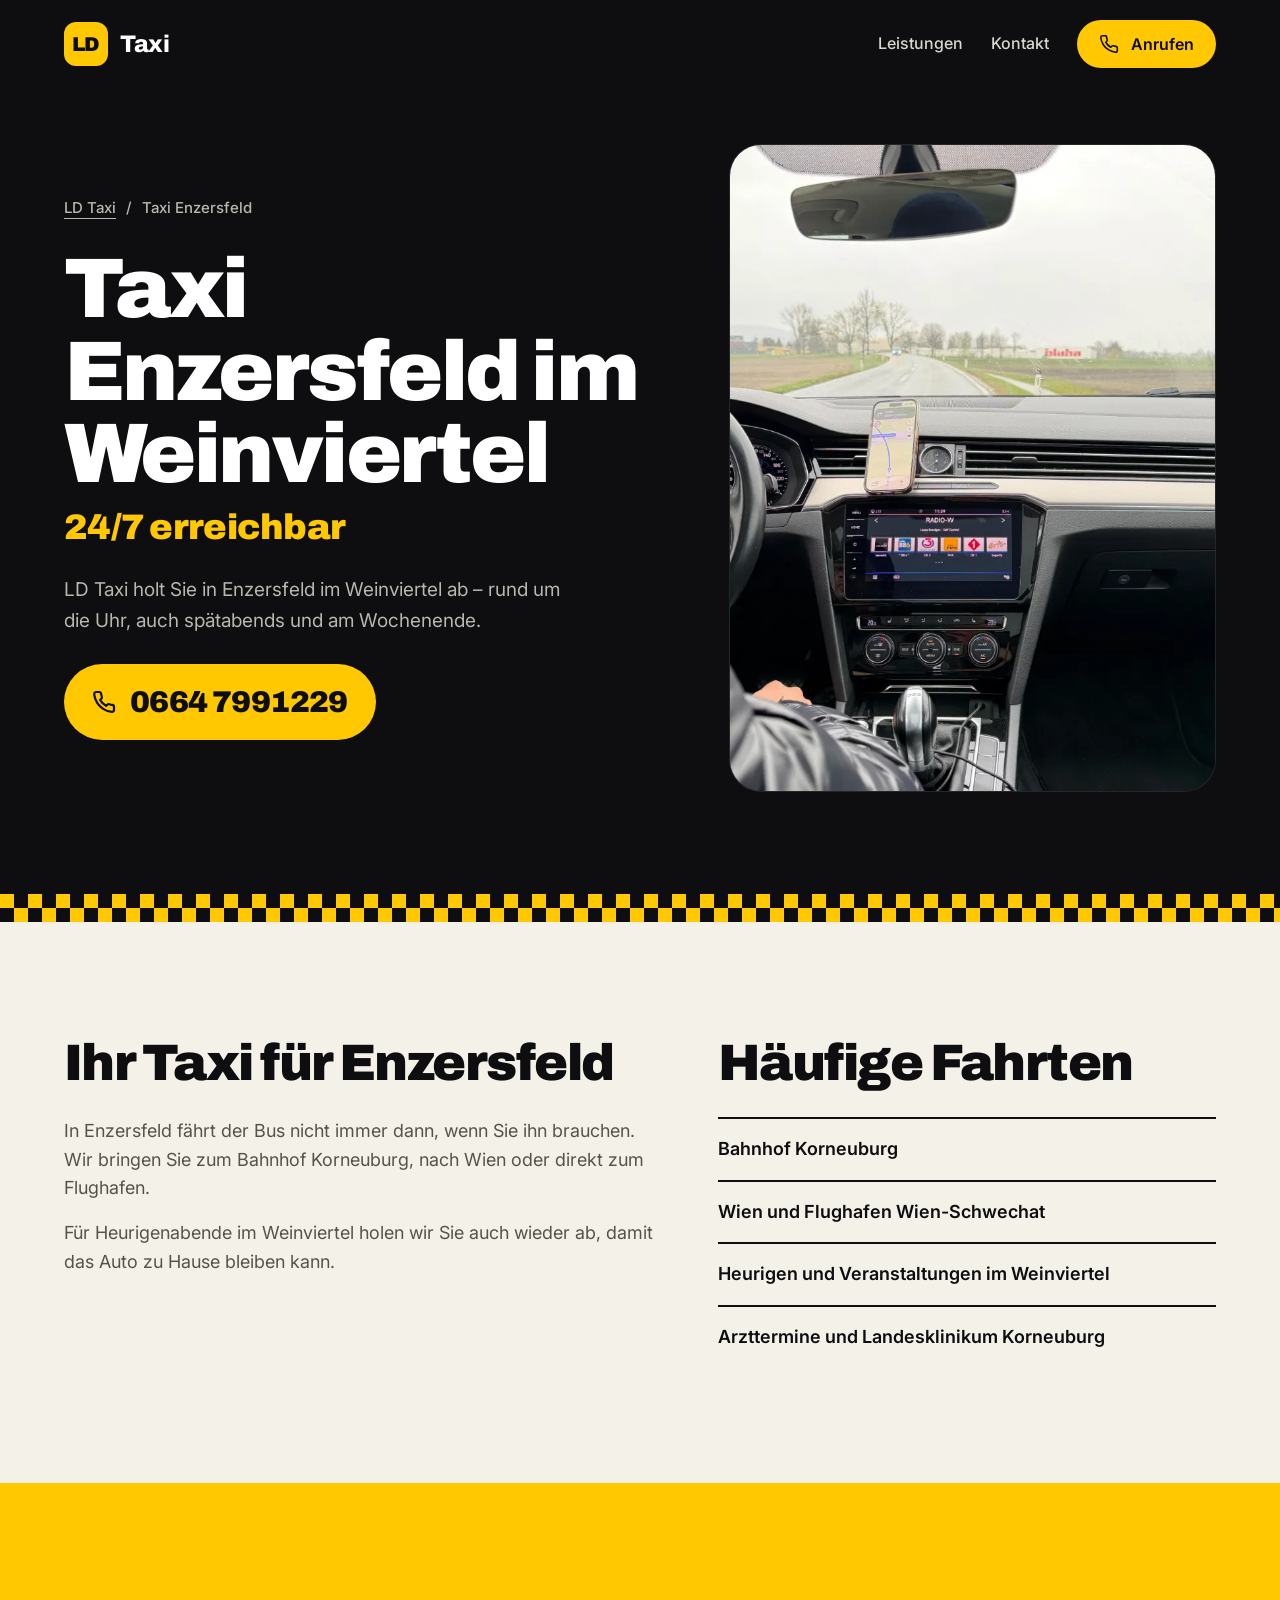
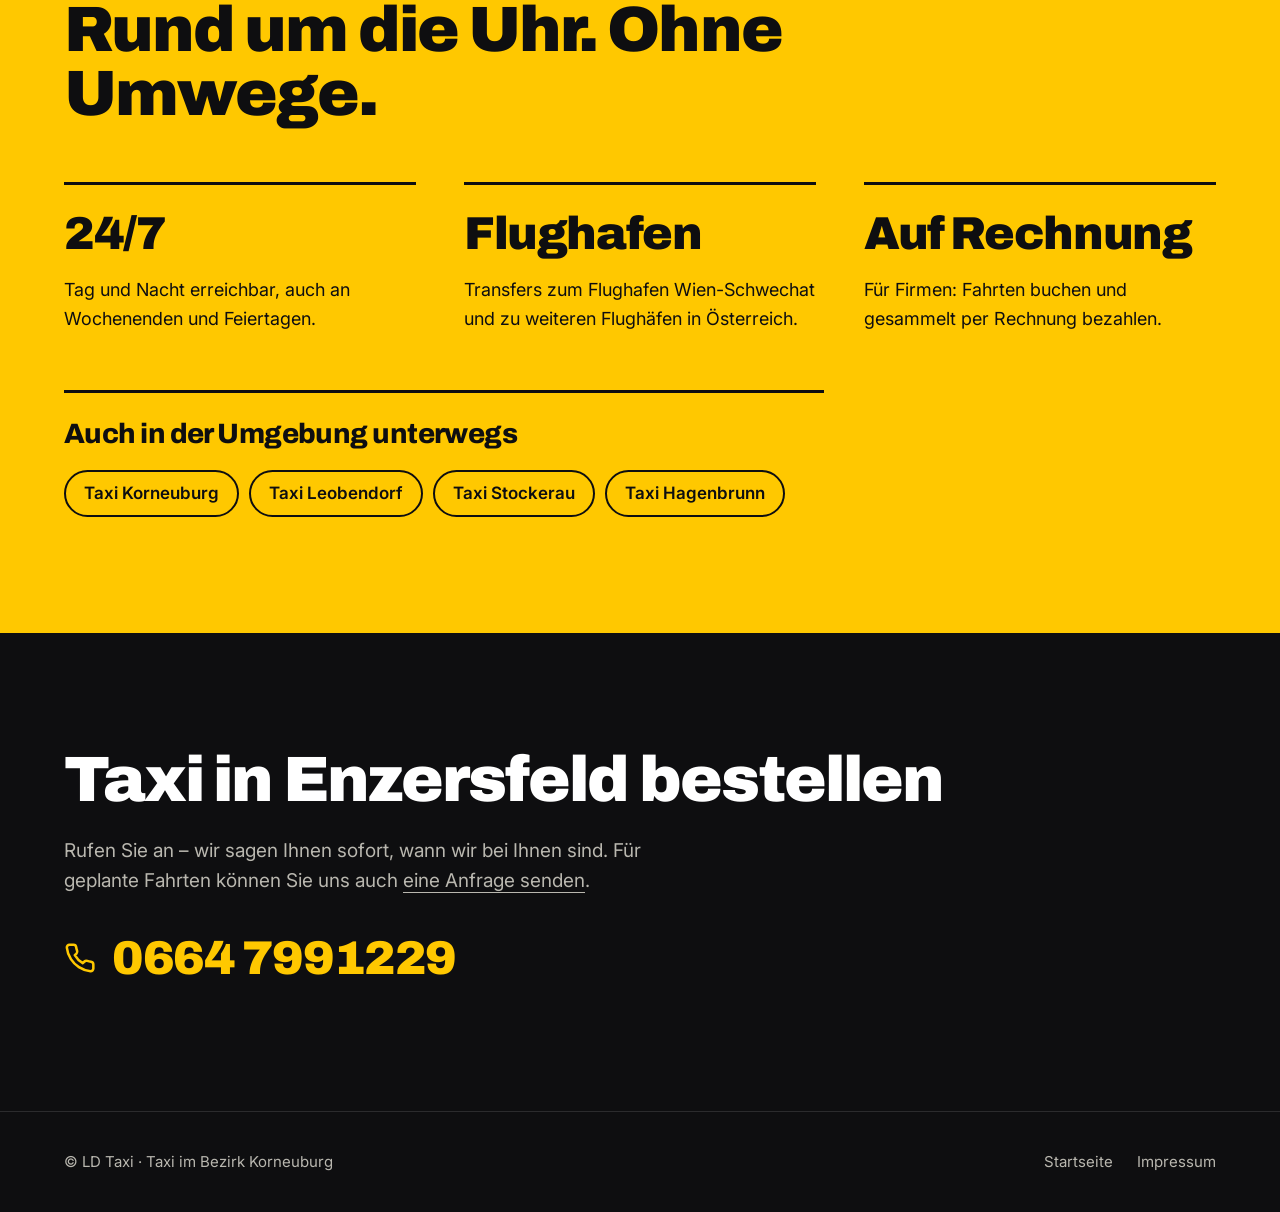
==== taxi-enzersfeld/index.html @ 2bfad831 "feat(seo): town landing pages, Korneuburg-first title, Instagram photos - /taxi-leobendorf, /taxi-st" ====
<!doctype html>
<html lang="de">
<head>
<meta charset="utf-8">
<meta name="viewport" content="width=device-width, initial-scale=1">
<meta name="theme-color" content="#0E0E10">
<meta name="description" content="Taxi in Enzersfeld im Weinviertel rund um die Uhr: Fahrten nach Korneuburg, Wien und zum Flughafen Wien-Schwechat. LD Taxi: 0664 7991229.">
<title>Taxi Enzersfeld im Weinviertel · 24/7 · LD Taxi</title>
<link rel="canonical" href="https://www.ldtaxi.at/taxi-enzersfeld/">
<meta property="og:type" content="website">
<meta property="og:locale" content="de_AT">
<meta property="og:site_name" content="LD Taxi">
<meta property="og:url" content="https://www.ldtaxi.at/taxi-enzersfeld/">
<meta property="og:title" content="Taxi Enzersfeld im Weinviertel · 24/7 · LD Taxi">
<meta property="og:description" content="Taxi in Enzersfeld im Weinviertel rund um die Uhr: Fahrten nach Korneuburg, Wien und zum Flughafen Wien-Schwechat. LD Taxi: 0664 7991229.">
<meta property="og:image" content="https://www.ldtaxi.at/assets/img/photos/ld-taxi-fahrersicht.webp">
<meta name="twitter:card" content="summary_large_image">
<link rel="icon" href="/assets/img/LDTaxi_logo_klein.png">
<link rel="apple-touch-icon" href="/assets/img/apple-touch-icon.png">
<link rel="preconnect" href="https://fonts.googleapis.com">
<link rel="preconnect" href="https://fonts.gstatic.com" crossorigin>
<link href="https://fonts.googleapis.com/css2?family=Archivo:wght@600;800;900&amp;family=Inter:wght@400;500;600&amp;display=swap" rel="stylesheet">
<link rel="stylesheet" href="/css/redesign.css?v=20261031-2">
<link rel="stylesheet" href="/css/town.css?v=20261112-1">
<script type="application/ld+json">
{
  "@context": "https://schema.org",
  "@graph": [
    {
      "@type": "TaxiService",
      "@id": "https://www.ldtaxi.at/taxi-enzersfeld/#service",
      "name": "Taxi Enzersfeld im Weinviertel",
      "url": "https://www.ldtaxi.at/taxi-enzersfeld/",
      "provider": {
        "@id": "https://www.ldtaxi.at/#business"
      },
      "areaServed": {
        "@type": "City",
        "name": "Enzersfeld im Weinviertel"
      },
      "availableChannel": {
        "@type": "ServiceChannel",
        "servicePhone": {
          "@type": "ContactPoint",
          "telephone": "+43 664 7991229",
          "contactType": "Taxibestellung",
          "hoursAvailable": "Mo-Su 00:00-23:59"
        }
      }
    },
    {
      "@type": "BreadcrumbList",
      "itemListElement": [
        {
          "@type": "ListItem",
          "position": 1,
          "name": "LD Taxi",
          "item": "https://www.ldtaxi.at/"
        },
        {
          "@type": "ListItem",
          "position": 2,
          "name": "Taxi Enzersfeld im Weinviertel",
          "item": "https://www.ldtaxi.at/taxi-enzersfeld/"
        }
      ]
    }
  ]
}
</script>
</head>
<body class="town-page">
<a class="skip-link" href="#main">Zum Inhalt</a>
<header class="site-header container">
<a class="brand" href="/" aria-label="LD Taxi – Startseite"><span class="brand-badge">LD</span><span>Taxi</span></a>
<div class="header-actions"><nav aria-label="Hauptnavigation"><a href="/#leistungen">Leistungen</a><a href="/#kontakt">Kontakt</a></nav><a class="button primary header-call" href="tel:+436647991229"><svg width="20" height="20" viewBox="0 0 24 24" fill="none" stroke="currentColor" stroke-width="2.2" stroke-linecap="round" stroke-linejoin="round" aria-hidden="true"><path d="M22 16.92v3a2 2 0 0 1-2.18 2 19.79 19.79 0 0 1-8.63-3.07 19.5 19.5 0 0 1-6-6 19.79 19.79 0 0 1-3.07-8.67A2 2 0 0 1 4.11 2h3a2 2 0 0 1 2 1.72 12.84 12.84 0 0 0 .7 2.81 2 2 0 0 1-.45 2.11L8.09 9.91a16 16 0 0 0 6 6l1.27-1.27a2 2 0 0 1 2.11-.45 12.84 12.84 0 0 0 2.81.7A2 2 0 0 1 22 16.92z"/></svg><span>Anrufen</span></a></div>
</header>
<main id="main">
<section class="town-hero section"><div class="container town-grid has-photo">
<div class="town-copy">
<nav class="breadcrumb" aria-label="Brotkrümelnavigation"><a href="/">LD Taxi</a><span aria-hidden="true">/</span><span>Taxi Enzersfeld</span></nav>
<h1>Taxi Enzersfeld im Weinviertel<span class="accent">24/7 erreichbar</span></h1>
<p class="hero-description">LD Taxi holt Sie in Enzersfeld im Weinviertel ab – rund um die Uhr, auch spätabends und am Wochenende.</p>
<a class="town-call" href="tel:+436647991229"><svg width="20" height="20" viewBox="0 0 24 24" fill="none" stroke="currentColor" stroke-width="2.2" stroke-linecap="round" stroke-linejoin="round" aria-hidden="true"><path d="M22 16.92v3a2 2 0 0 1-2.18 2 19.79 19.79 0 0 1-8.63-3.07 19.5 19.5 0 0 1-6-6 19.79 19.79 0 0 1-3.07-8.67A2 2 0 0 1 4.11 2h3a2 2 0 0 1 2 1.72 12.84 12.84 0 0 0 .7 2.81 2 2 0 0 1-.45 2.11L8.09 9.91a16 16 0 0 0 6 6l1.27-1.27a2 2 0 0 1 2.11-.45 12.84 12.84 0 0 0 2.81.7A2 2 0 0 1 22 16.92z"/></svg><span>0664 7991229</span></a>
</div>
<figure class="town-photo"><img src="/assets/img/photos/ld-taxi-fahrersicht.webp" width="736" height="980" alt="Blick vom Fahrersitz des LD Taxi auf eine Landstraße, Navigation am Armaturenbrett" loading="eager" decoding="async"></figure>
</div></section>
<div class="checker" aria-hidden="true"></div>
<section class="section town-body"><div class="container town-columns">
<div><h2>Ihr Taxi für Enzersfeld</h2><p>In Enzersfeld fährt der Bus nicht immer dann, wenn Sie ihn brauchen. Wir bringen Sie zum Bahnhof Korneuburg, nach Wien oder direkt zum Flughafen.</p><p>Für Heurigenabende im Weinviertel holen wir Sie auch wieder ab, damit das Auto zu Hause bleiben kann.</p></div>
<div><h2>Häufige Fahrten</h2><ul class="town-list"><li>Bahnhof Korneuburg</li><li>Wien und Flughafen Wien-Schwechat</li><li>Heurigen und Veranstaltungen im Weinviertel</li><li>Arzttermine und Landesklinikum Korneuburg</li></ul></div>
</div></section>
<section class="section benefits"><div class="container"><h2>Rund um die Uhr. Ohne Umwege.</h2><div class="benefit-grid"><div><p class="stat">24/7</p><p>Tag und Nacht erreichbar, auch an Wochenenden und Feiertagen.</p></div><div><p class="stat">Flughafen</p><p>Transfers zum Flughafen Wien-Schwechat und zu weiteren Flughäfen in Österreich.</p></div><div><p class="stat">Auf Rechnung</p><p>Für Firmen: Fahrten buchen und gesammelt per Rechnung bezahlen.</p></div></div>
<div class="area"><h3>Auch in der Umgebung unterwegs</h3><ul class="town-links"><li><a href="/">Taxi Korneuburg</a></li><li><a href="/taxi-leobendorf/">Taxi Leobendorf</a></li><li><a href="/taxi-stockerau/">Taxi Stockerau</a></li><li><a href="/taxi-hagenbrunn/">Taxi Hagenbrunn</a></li></ul></div></div></section>
<section class="section town-cta"><div class="container"><h2>Taxi in Enzersfeld bestellen</h2><p class="intro-copy">Rufen Sie an – wir sagen Ihnen sofort, wann wir bei Ihnen sind. Für geplante Fahrten können Sie uns auch <a href="/#kontakt">eine Anfrage senden</a>.</p><a class="contact-number" href="tel:+436647991229"><svg width="20" height="20" viewBox="0 0 24 24" fill="none" stroke="currentColor" stroke-width="2.2" stroke-linecap="round" stroke-linejoin="round" aria-hidden="true"><path d="M22 16.92v3a2 2 0 0 1-2.18 2 19.79 19.79 0 0 1-8.63-3.07 19.5 19.5 0 0 1-6-6 19.79 19.79 0 0 1-3.07-8.67A2 2 0 0 1 4.11 2h3a2 2 0 0 1 2 1.72 12.84 12.84 0 0 0 .7 2.81 2 2 0 0 1-.45 2.11L8.09 9.91a16 16 0 0 0 6 6l1.27-1.27a2 2 0 0 1 2.11-.45 12.84 12.84 0 0 0 2.81.7A2 2 0 0 1 22 16.92z"/></svg><span>0664 7991229</span></a></div></section>
</main>
<footer class="site-footer"><div class="container footer-inner"><p>© LD Taxi · Taxi im Bezirk Korneuburg</p><div class="footer-links"><a href="/">Startseite</a><a href="/impressum.html">Impressum</a></div></div></footer>
<div class="mobile-call"><a class="button primary" href="tel:+436647991229"><svg width="20" height="20" viewBox="0 0 24 24" fill="none" stroke="currentColor" stroke-width="2.2" stroke-linecap="round" stroke-linejoin="round" aria-hidden="true"><path d="M22 16.92v3a2 2 0 0 1-2.18 2 19.79 19.79 0 0 1-8.63-3.07 19.5 19.5 0 0 1-6-6 19.79 19.79 0 0 1-3.07-8.67A2 2 0 0 1 4.11 2h3a2 2 0 0 1 2 1.72 12.84 12.84 0 0 0 .7 2.81 2 2 0 0 1-.45 2.11L8.09 9.91a16 16 0 0 0 6 6l1.27-1.27a2 2 0 0 1 2.11-.45 12.84 12.84 0 0 0 2.81.7A2 2 0 0 1 22 16.92z"/></svg><span>Jetzt Taxi rufen</span></a></div>
</body>
</html>
---- css/redesign.css ----
:root {
  --ink: #0e0e10;
  --paper: #f4f1e8;
  --card: #fff;
  --accent: #ffc800;
  --muted-on-dark: #b9b7af;
  --muted-on-light: #55534c;
  --line-light: #e3dfd2;
  color-scheme: dark;
  font-family: Inter, system-ui, sans-serif;
  color: var(--card);
  background: var(--ink);
  font-synthesis: none;
  scroll-behavior: smooth;
  scroll-padding-top: 24px;
}
* { box-sizing: border-box; }
body { margin: 0; font-size: 17px; line-height: 1.6; }
a { color: inherit; text-decoration: none; text-underline-offset: 5px; }
button, input, textarea { font: inherit; }
button, a, input, textarea { -webkit-tap-highlight-color: transparent; }
button { cursor: pointer; }
button, input, textarea { caret-color: var(--ink); }
::selection { color: var(--ink); background: var(--accent); }
:focus-visible { outline: 3px solid #3774c7; outline-offset: 4px; }
p, h1, h2, h3 { margin: 0; }
h1, h2, h3, .stat, .brand, .booking-number, .contact-number { font-family: Archivo, system-ui, sans-serif; }
h1, h2 { font-weight: 900; line-height: 1; letter-spacing: -.03em; }
h1 { font-size: clamp(44px, 6.6vw, 92px); line-height: .98; }
h2 { font-size: clamp(36px, 5vw, 64px); }
h3 { font-size: 28px; font-weight: 800; line-height: 1.2; letter-spacing: -.02em; overflow-wrap: anywhere; }
svg { flex-shrink: 0; }
.button svg, .round-call svg, .contact-number svg { width: 20px; height: 20px; fill: none; stroke: currentColor; stroke-width: 1.9; stroke-linecap: round; stroke-linejoin: round; }
.container { width: min(1200px, calc(100% - 2 * clamp(20px, 5vw, 72px))); margin-inline: auto; }
.section { padding-block: clamp(64px, 9vw, 120px); }
.accent { color: var(--accent); }
.skip-link { position: absolute; z-index: 5; top: 8px; left: 20px; padding: 12px 20px; background: var(--accent); color: var(--ink); transform: translateY(-150%); }
.skip-link:focus { transform: translateY(0); }
.site-header { padding-block: 20px; display: flex; align-items: center; justify-content: space-between; gap: 12px 28px; flex-wrap: wrap; }
.brand { display: inline-flex; align-items: center; gap: 12px; font-size: 24px; font-weight: 800; letter-spacing: -.02em; }
.brand-badge { width: 44px; height: 44px; display: grid; place-items: center; border-radius: 12px; background: var(--accent); color: var(--ink); font-size: 20px; font-weight: 900; }
.header-actions, nav { display: flex; align-items: center; gap: 28px; }
nav { font-size: 16px; font-weight: 500; color: #d9d7cf; }
nav a { display: inline-flex; align-items: center; min-height: 44px; }
.button { display: inline-flex; align-items: center; justify-content: center; gap: 12px; min-height: 56px; padding: 12px 28px; border: 0; border-radius: 999px; font-size: 18px; font-weight: 600; line-height: 1.4; text-align: center; transition: opacity 160ms ease, transform 160ms ease; }
.primary { color: var(--ink); background: var(--accent); }
.header-call { min-height: 48px; padding: 10px 22px; font-size: 16px; }
.outline { border: 1.5px solid #ffffff59; color: var(--card); }
.dark { background: var(--ink); color: var(--card); }
.dark svg { color: var(--accent); }
.hero { padding-top: clamp(24px, 5vw, 56px); padding-bottom: clamp(56px, 8vw, 104px); }
.hero-grid { display: grid; grid-template-columns: minmax(0, 1.3fr) minmax(0, 1fr); gap: 56px; align-items: stretch; }
.hero-copy { display: flex; flex-direction: column; justify-content: center; align-items: flex-start; gap: 28px; min-width: 0; }
.region { display: inline-flex; align-items: center; gap: 10px; padding: 8px 16px; border: 1px solid #ffffff2e; border-radius: 999px; font-size: 14px; font-weight: 500; letter-spacing: .08em; text-transform: uppercase; color: #d9d7cf; }
.hero h1 .region { display: flex; width: fit-content; margin-bottom: 28px; font-family: Inter, system-ui, sans-serif; line-height: 1.6; }
.status-dot { width: 8px; height: 8px; border-radius: 50%; background: var(--accent); flex-shrink: 0; }
.hero-description { max-width: 520px; font-size: 19px; color: var(--muted-on-dark); }
.hero-actions { display: flex; flex-wrap: wrap; gap: 14px; }
.road-panel { position: relative; min-height: 500px; border-radius: 32px; overflow: hidden; background: #131317; border: 1px solid #ffffff14; }
.road-art { position: absolute; inset: 0; width: 100%; height: 100%; }
.availability { position: absolute; top: 22px; left: 22px; padding: 8px 16px; border-radius: 999px; background: var(--accent); color: var(--ink); font-weight: 600; font-size: 14px; letter-spacing: .06em; text-transform: uppercase; }
.booking-card { position: absolute; bottom: 22px; left: 22px; right: 22px; display: flex; align-items: center; justify-content: space-between; gap: 12px; padding: 20px; border-radius: 20px; color: var(--ink); background: var(--paper); }
.booking-label { display: block; font-size: 14px; font-weight: 500; color: var(--muted-on-light); }
.booking-number { display: block; font-size: clamp(22px, 2.2vw, 28px); font-weight: 800; letter-spacing: -.02em; white-space: nowrap; }
.round-call { display: grid; place-items: center; width: 52px; height: 52px; flex-shrink: 0; border-radius: 50%; background: var(--ink); color: var(--accent); }
.checker { height: 28px; background: repeating-conic-gradient(var(--ink) 0% 25%, var(--accent) 0% 50%) 0 0 / 28px 28px; }
.services { color-scheme: light; background: var(--paper); color: var(--ink); }
.services-intro { display: grid; grid-template-columns: 1fr 1fr; gap: 56px; align-items: end; margin-bottom: 56px; }
.eyebrow { margin-bottom: 16px; font-size: 14px; font-weight: 600; letter-spacing: .1em; text-transform: uppercase; color: var(--muted-on-light); }
.intro-copy { font-size: 19px; color: var(--muted-on-light); max-width: 480px; }
.service-grid { display: grid; grid-template-columns: repeat(6, minmax(0, 1fr)); gap: 20px; }
.service-card { grid-column: span 2; display: flex; flex-direction: column; gap: 20px; padding: 36px; border-radius: 28px; background: var(--card); border: 1px solid var(--line-light); min-width: 0; }
.service-card:nth-last-child(-n+2) { grid-column: span 3; }
.service-card p { color: var(--muted-on-light); }
.service-card.featured { background: var(--ink); color: var(--card); border-color: var(--ink); }
.featured p { color: var(--muted-on-dark); }
.card-top { display: flex; align-items: center; justify-content: space-between; }
.icon-tile { display: grid; place-items: center; width: 60px; height: 60px; background: var(--accent); border-radius: 18px; }
.index { font-family: Archivo, sans-serif; font-size: 18px; font-weight: 800; color: #716e64; }
.featured .index { color: #aaa79d; }
.benefits { background: var(--accent); color: var(--ink); }
.benefits h2 { max-width: 760px; margin-bottom: 56px; }
.benefit-grid { display: grid; grid-template-columns: repeat(3, minmax(0, 1fr)); gap: 48px; }
.benefit-grid > div { padding-top: 24px; border-top: 3px solid var(--ink); }
.stat { font-weight: 900; font-size: clamp(32px, 3.6vw, 54px); line-height: 1.1; letter-spacing: -.03em; margin-bottom: 16px; overflow-wrap: anywhere; }
.benefit-grid p:not(.stat) { font-size: 18px; }
.area { margin-top: 56px; padding-top: 24px; border-top: 3px solid var(--ink); max-width: 760px; }
.area h3 { margin-bottom: 12px; }
.area p { font-size: 18px; }
.town-links { display: flex; flex-wrap: wrap; gap: 10px; margin: 0; padding: 0; list-style: none; }
.town-links a { display: inline-flex; align-items: center; min-height: 44px; padding: 8px 18px; border: 2px solid var(--ink); border-radius: 999px; font-weight: 600; }
.area .town-links { margin-top: 20px; }
@media (hover: hover) { .town-links a:hover { background: var(--ink); color: var(--accent); } }
.gallery h2 { margin-bottom: 40px; }
.gallery-grid { display: grid; grid-template-columns: repeat(3, minmax(0, 1fr)); gap: 16px; }
.gallery-grid figure { margin: 0; border-radius: 24px; overflow: hidden; background: #131317; border: 1px solid #ffffff14; }
.gallery-grid img { display: block; width: 100%; height: 100%; aspect-ratio: 4 / 5; object-fit: cover; }
.gallery-note { margin-top: 20px; color: var(--muted-on-dark); }
.gallery-note a { display: inline-flex; align-items: center; min-height: 44px; text-decoration: underline; }
.contact-grid { display: grid; grid-template-columns: minmax(0, 1fr) minmax(0, 1.1fr); gap: 56px; align-items: start; }
.contact-copy { display: flex; flex-direction: column; gap: 24px; }
.contact .eyebrow { margin: 0; color: var(--muted-on-dark); }
.contact .intro-copy { color: var(--muted-on-dark); }
.contact-number { display: inline-flex; align-items: center; gap: 16px; font-size: clamp(28px, 3.7vw, 50px); letter-spacing: -.03em; font-weight: 900; color: var(--accent); white-space: nowrap; }
.contact-number svg { width: 32px; height: 32px; }
.contact-note { font-size: 16px; color: var(--muted-on-dark); }
form { padding: clamp(24px, 3vw, 40px); border-radius: 28px; background: var(--paper); color: var(--ink); color-scheme: light; }
.form-grid { display: grid; grid-template-columns: repeat(2, minmax(0, 1fr)); gap: 20px; margin-bottom: 20px; }
.field { min-width: 0; display: flex; flex-direction: column; gap: 8px; }
.field.wide { grid-column: 1 / -1; }
label { font-size: 15px; font-weight: 600; }
input, textarea { min-width: 0; width: 100%; padding: 12px 16px; border: 1.5px solid #aaa598; border-radius: 14px; background: var(--card); color: var(--ink); font-size: 16px; }
input { height: 52px; }
textarea { resize: vertical; min-height: 130px; }
.form-note { margin-top: 16px; font-size: 13px; line-height: 1.6; color: var(--muted-on-light); }
.site-footer { padding-block: 28px; border-top: 1px solid #ffffff1f; color: var(--muted-on-dark); font-size: 15px; }
.footer-inner, .footer-links { display: flex; flex-wrap: wrap; align-items: center; justify-content: space-between; gap: 12px 24px; }
.footer-links a { display: inline-flex; align-items: center; min-height: 44px; }
.language-switch { display: flex; align-items: center; gap: 4px; }
.language-switch button { padding: 8px; min-width: 44px; min-height: 44px; border: 0; background: transparent; color: var(--muted-on-dark); font-size: 15px; }
.language-switch [aria-pressed="true"] { color: var(--accent); text-decoration: underline; text-underline-offset: 5px; }
.mobile-call { display: none; }
@media (hover: hover) { .button:hover, .round-call:hover { opacity: .88; } nav a:hover, .footer-links a:hover { color: var(--accent); } }
@media (max-width: 1100px) { .hero-grid { gap: 32px; } .service-card { grid-column: span 3; padding: 28px; } .service-card:last-child { grid-column: span 6; } .contact-grid { gap: 32px; } .contact-number { gap: 10px; font-size: 34px; } .benefit-grid { gap: 28px; } }
@media (max-width: 800px) { .gallery-grid { grid-template-columns: minmax(0, 1fr); } .gallery-grid img { aspect-ratio: 4 / 3; } .hero-grid, .services-intro, .contact-grid { grid-template-columns: minmax(0, 1fr); } .hero-grid { gap: 40px; } .hero h1 { max-width: 650px; font-size: clamp(44px, 9vw, 70px); } .road-panel { min-height: 460px; } .services-intro { gap: 24px; } .benefit-grid { grid-template-columns: minmax(0, 1fr); gap: 32px; } .stat { font-size: 44px; } .contact-number { font-size: clamp(28px, 7vw, 48px); } .contact-grid { gap: 40px; } .booking-number { font-size: 28px; } }
@media (max-width: 540px) { body { padding-bottom: calc(80px + env(safe-area-inset-bottom, 0px)); } .site-header { gap: 14px; } .header-actions { display: contents; } nav { gap: 20px; } .header-call, .hero-actions .button.primary { display: none; } .hero { padding-top: 20px; } .region { font-size: 11px; letter-spacing: .06em; padding-inline: 12px; } .hero-actions { width: 100%; } .hero-actions .button { width: 100%; } .hero-copy { gap: 24px; } .road-panel { min-height: 420px; } .booking-card { left: 16px; right: 16px; bottom: 16px; padding: 16px; } .booking-number { font-size: clamp(22px, 6.5vw, 28px); } .round-call { width: 48px; height: 48px; } .service-grid { grid-template-columns: minmax(0, 1fr); } .service-card, .service-card:nth-last-child(-n+2), .service-card:last-child { grid-column: auto; } .form-grid { grid-template-columns: minmax(0, 1fr); } .contact-number { gap: 10px; } .contact-number svg { width: 26px; height: 26px; } .mobile-call { position: fixed; bottom: 0; left: 0; right: 0; z-index: 3; display: block; padding: 12px 20px calc(12px + env(safe-area-inset-bottom, 0px)); background: var(--ink); border-top: 1px solid #ffffff29; } .mobile-call .button { display: flex; width: 100%; } .footer-inner { align-items: flex-start; flex-direction: column; } }
@media (prefers-reduced-motion: reduce) { :root { scroll-behavior: auto; } *, *::before, *::after { transition: none !important; } }
---- css/town.css ----
/* Town landing pages (/taxi-<ort>/). Builds on redesign.css tokens. */
.town-hero { padding-top: clamp(24px, 5vw, 56px); padding-bottom: clamp(56px, 8vw, 104px); }
.town-grid { display: grid; grid-template-columns: minmax(0, 1fr); gap: 56px; align-items: center; }
.town-grid.has-photo { grid-template-columns: minmax(0, 1.25fr) minmax(0, 1fr); }
.town-copy { display: flex; flex-direction: column; align-items: flex-start; gap: 28px; min-width: 0; }
.town-copy h1 { overflow-wrap: anywhere; }
.town-copy h1 .accent { display: block; margin-top: 12px; font-size: .42em; line-height: 1.1; letter-spacing: -.02em; }
.breadcrumb { display: flex; flex-wrap: wrap; gap: 10px; font-size: 15px; color: var(--muted-on-dark); }
.breadcrumb a { min-height: 0; text-decoration: underline; }
.town-call { display: inline-flex; align-items: center; gap: 14px; padding: 14px 28px; border-radius: 999px; background: var(--accent); color: var(--ink); font-family: Archivo, system-ui, sans-serif; font-size: clamp(22px, 2.6vw, 30px); font-weight: 900; letter-spacing: -.02em; white-space: nowrap; }
.town-call svg { width: 24px; height: 24px; }
.town-photo { margin: 0; border-radius: 32px; overflow: hidden; border: 1px solid #ffffff14; background: #131317; }
.town-photo img { display: block; width: 100%; height: auto; }
.town-body { color-scheme: light; background: var(--paper); color: var(--ink); }
.town-columns { display: grid; grid-template-columns: minmax(0, 1.2fr) minmax(0, 1fr); gap: 56px; }
.town-columns h2 { margin-bottom: 28px; font-size: clamp(32px, 4vw, 52px); }
.town-columns p { font-size: 18px; color: var(--muted-on-light); max-width: 620px; }
.town-columns p + p { margin-top: 16px; }
.town-list { margin: 0; padding: 0; list-style: none; }
.town-list li { padding: 16px 0; border-top: 2px solid var(--ink); font-size: 18px; font-weight: 600; }
.town-cta .container { display: flex; flex-direction: column; align-items: flex-start; gap: 24px; }
.town-cta .intro-copy { color: var(--muted-on-dark); max-width: 620px; }
.town-cta .intro-copy a, .area p a { text-decoration: underline; }
.contact-number { display: inline-flex; align-items: center; gap: 16px; }
@media (hover: hover) { .town-call:hover { opacity: .88; } }
@media (max-width: 800px) { .town-grid.has-photo, .town-columns { grid-template-columns: minmax(0, 1fr); } .town-grid { gap: 40px; } .town-photo img { aspect-ratio: 4 / 3; } .town-columns { gap: 40px; } }
@media (max-width: 540px) { .town-call { display: none; } }
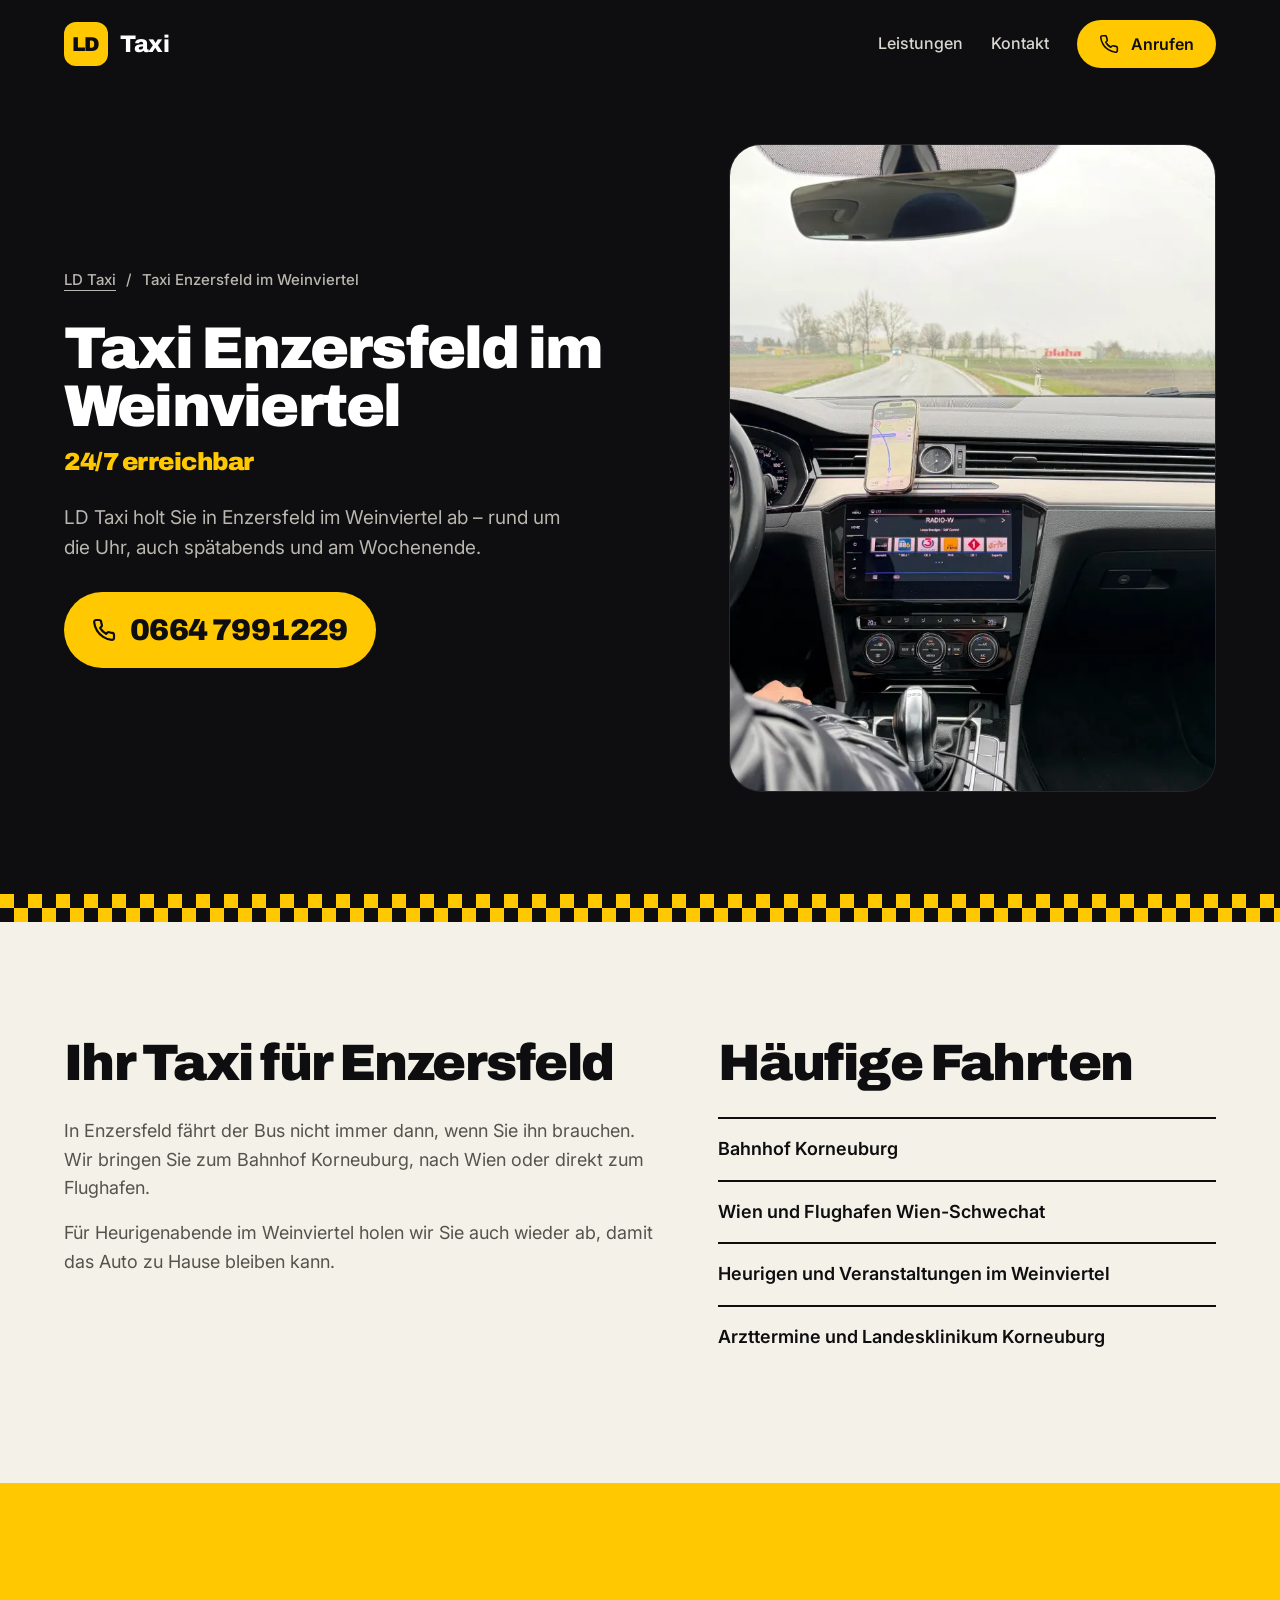
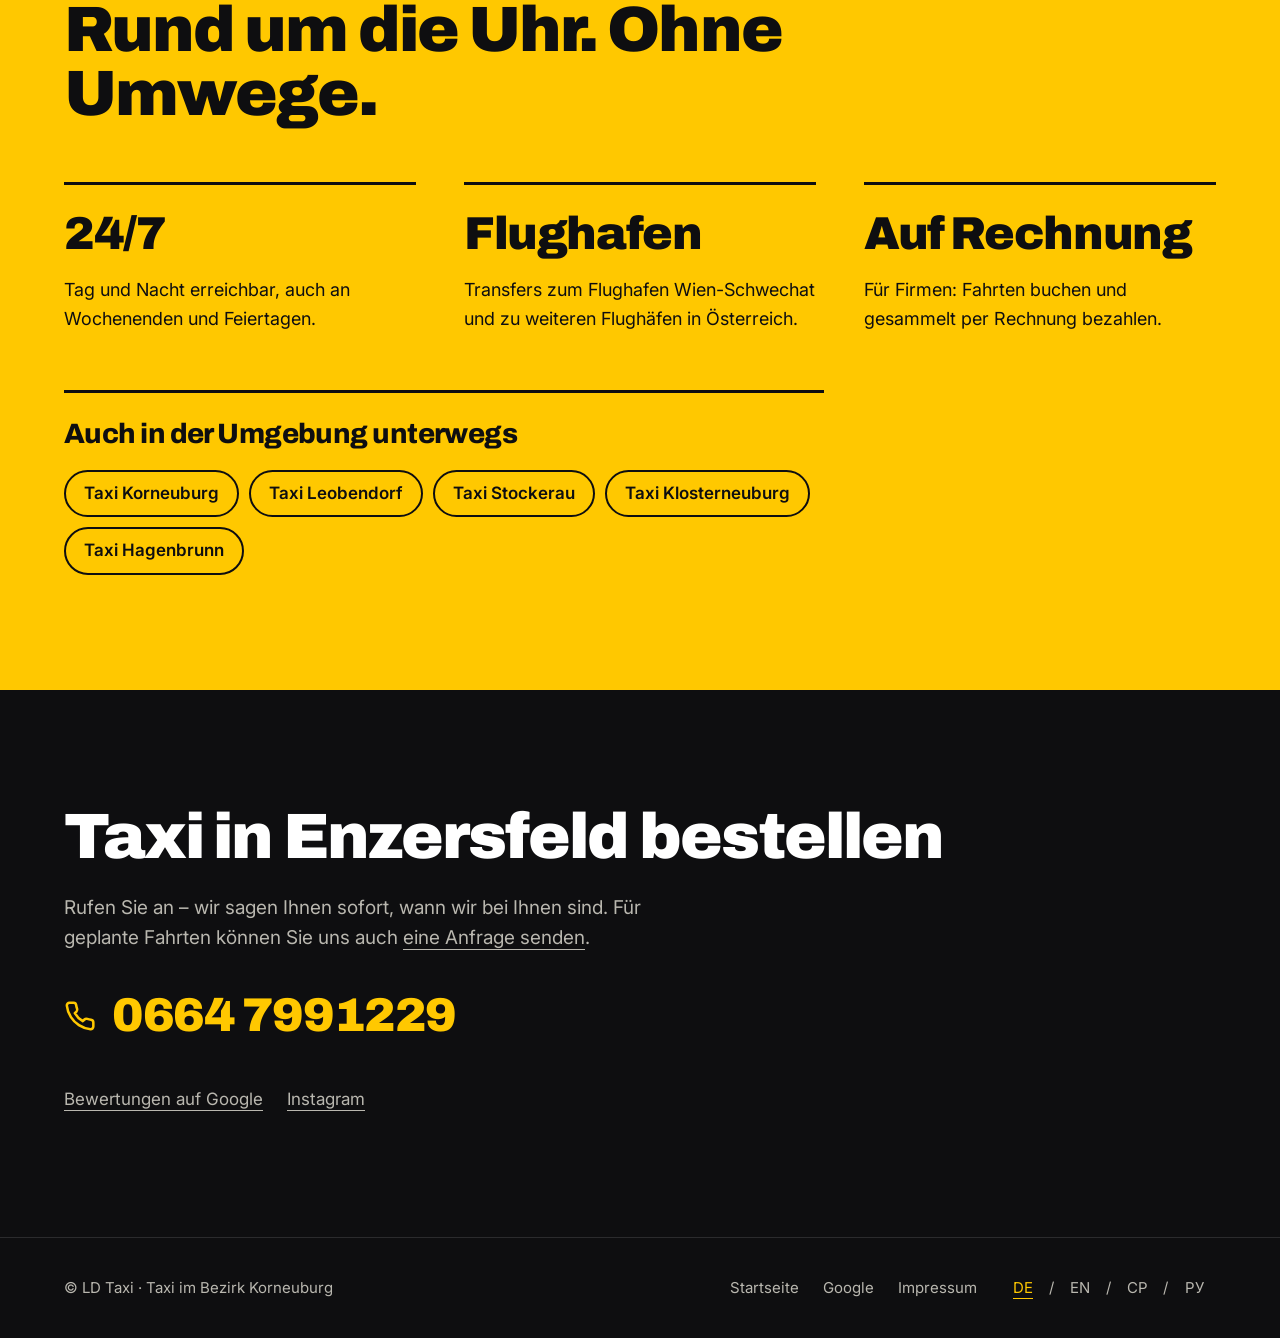
==== commit d001164d: "feat: Klosterneuburg page, Google Business Profile links, translated town pages - /taxi-klosterneubu" ====
--- a/taxi-enzersfeld/index.html
+++ b/taxi-enzersfeld/index.html
@@ -20,8 +20,8 @@
 <link rel="preconnect" href="https://fonts.googleapis.com">
 <link rel="preconnect" href="https://fonts.gstatic.com" crossorigin>
 <link href="https://fonts.googleapis.com/css2?family=Archivo:wght@600;800;900&amp;family=Inter:wght@400;500;600&amp;display=swap" rel="stylesheet">
-<link rel="stylesheet" href="/css/redesign.css?v=20261031-2">
-<link rel="stylesheet" href="/css/town.css?v=20261112-1">
+<link rel="stylesheet" href="/css/redesign.css?v=20261112-2">
+<link rel="stylesheet" href="/css/town.css?v=20261112-2">
 <script type="application/ld+json">
 {
   "@context": "https://schema.org",
@@ -68,33 +68,35 @@
   ]
 }
 </script>
+<script type="application/json" id="page-i18n">{"de": {"pageTitle": "Taxi Enzersfeld im Weinviertel · 24/7 · LD Taxi", "pageMeta": "Taxi in Enzersfeld im Weinviertel rund um die Uhr: Fahrten nach Korneuburg, Wien und zum Flughafen Wien-Schwechat. LD Taxi: 0664 7991229.", "townH1": "Taxi Enzersfeld im Weinviertel", "townSub": "24/7 erreichbar", "townLead": "LD Taxi holt Sie in Enzersfeld im Weinviertel ab – rund um die Uhr, auch spätabends und am Wochenende.", "townBodyH": "Ihr Taxi für Enzersfeld", "townDestH": "Häufige Fahrten", "townT1": "Tag und Nacht erreichbar, auch an Wochenenden und Feiertagen.", "townStat2": "Flughafen", "townT2": "Transfers zum Flughafen Wien-Schwechat und zu weiteren Flughäfen in Österreich.", "townT3": "Für Firmen: Fahrten buchen und gesammelt per Rechnung bezahlen.", "townNearH": "Auch in der Umgebung unterwegs", "townCtaH": "Taxi in Enzersfeld bestellen", "townCtaText": "Rufen Sie an – wir sagen Ihnen sofort, wann wir bei Ihnen sind. Für geplante Fahrten können Sie uns auch", "townCtaLink": "eine Anfrage senden", "townHome": "Startseite", "townBody0": "In Enzersfeld fährt der Bus nicht immer dann, wenn Sie ihn brauchen. Wir bringen Sie zum Bahnhof Korneuburg, nach Wien oder direkt zum Flughafen.", "townBody1": "Für Heurigenabende im Weinviertel holen wir Sie auch wieder ab, damit das Auto zu Hause bleiben kann.", "townDest0": "Bahnhof Korneuburg", "townDest1": "Wien und Flughafen Wien-Schwechat", "townDest2": "Heurigen und Veranstaltungen im Weinviertel", "townDest3": "Arzttermine und Landesklinikum Korneuburg"}, "en": {"pageTitle": "Taxi Enzersfeld im Weinviertel · 24/7 · LD Taxi", "pageMeta": "Taxi in Enzersfeld im Weinviertel around the clock: rides to Korneuburg, Vienna and Vienna Airport. LD Taxi: 0664 7991229.", "townH1": "Taxi Enzersfeld im Weinviertel", "townSub": "Available 24/7", "townLead": "LD Taxi picks you up in Enzersfeld im Weinviertel – around the clock, late at night and at weekends too.", "townBodyH": "Your taxi for Enzersfeld", "townDestH": "Popular rides", "townT1": "Available day and night, including weekends and public holidays.", "townStat2": "Airport", "townT2": "Transfers to Vienna Airport (Schwechat) and other airports in Austria.", "townT3": "For companies: book rides and pay for them together by invoice.", "townNearH": "Also on the road nearby", "townCtaH": "Book a taxi in Enzersfeld", "townCtaText": "Give us a call – we'll tell you right away when we can be there. For planned rides you can also", "townCtaLink": "send us a request", "townHome": "Home", "townBody0": "In Enzersfeld the bus doesn't always run when you need it. We take you to Korneuburg station, to Vienna or straight to the airport.", "townBody1": "After an evening at a Heuriger in the Weinviertel we'll pick you up again, so the car can stay at home.", "townDest0": "Korneuburg station", "townDest1": "Vienna and Vienna Airport (Schwechat)", "townDest2": "Heurigen and events in the Weinviertel", "townDest3": "Medical appointments and Korneuburg hospital"}, "sr": {"pageTitle": "Такси Енцерсфелд · 24/7 · LD Taxi", "pageMeta": "Такси у Енцерсфелду (Weinviertel) даноноћно: вожње у Корнојбург, Беч и на аеродром Беч-Швехат. LD Taxi: 0664 7991229.", "townH1": "Такси Енцерсфелд", "townSub": "Доступни 24/7", "townLead": "LD Taxi долази по вас у Енцерсфелд – даноноћно, и касно увече и викендом.", "townBodyH": "Ваш такси за Енцерсфелд", "townDestH": "Честе вожње", "townT1": "Доступни дању и ноћу, и викендом и празницима.", "townStat2": "Аеродром", "townT2": "Трансфери до аеродрома Беч-Швехат и других аеродрома у Аустрији.", "townT3": "За фирме: резервишите вожње и платите их збирно по рачуну.", "townNearH": "Возимо и у околини", "townCtaH": "Наручите такси: Енцерсфелд", "townCtaText": "Позовите нас – одмах ћемо вам рећи када можемо да будемо код вас. За планиране вожње можете нам и", "townCtaLink": "послати упит", "townHome": "Почетна", "townBody0": "У Енцерсфелду аутобус не вози увек онда када вам треба. Возимо вас до станице Korneuburg, у Беч или директно на аеродром.", "townBody1": "После вечери на хеуригеру у Вајнфиртелу поново вас покупимо, да ауто може да остане код куће.", "townDest0": "Станица Korneuburg", "townDest1": "Беч и аеродром Беч-Швехат", "townDest2": "Хеуригери и догађаји у Вајнфиртелу", "townDest3": "Прегледи код лекара и болница у Корнојбургу"}, "ru": {"pageTitle": "Такси Энцерсфельд · 24/7 · LD Taxi", "pageMeta": "Такси в Энцерсфельде (Weinviertel) круглосуточно: поездки в Корнойбург, Вену и в аэропорт Вена-Швехат. LD Taxi: 0664 7991229.", "townH1": "Такси Энцерсфельд", "townSub": "На связи 24/7", "townLead": "LD Taxi заберёт вас в Энцерсфельде – круглосуточно, в том числе поздно вечером и в выходные.", "townBodyH": "Ваше такси: Энцерсфельд", "townDestH": "Популярные поездки", "townT1": "На связи днём и ночью, в том числе в выходные и праздники.", "townStat2": "Аэропорт", "townT2": "Трансферы в аэропорт Вена-Швехат и другие аэропорты Австрии.", "townT3": "Для компаний: бронируйте поездки и оплачивайте их одним счётом.", "townNearH": "Также ездим поблизости", "townCtaH": "Заказать такси: Энцерсфельд", "townCtaText": "Позвоните нам – мы сразу скажем, когда сможем быть у вас. Для запланированных поездок вы также можете", "townCtaLink": "отправить заявку", "townHome": "Главная", "townBody0": "В Энцерсфельде автобус ходит не всегда тогда, когда он нужен. Мы отвезём вас на вокзал Korneuburg, в Вену или прямо в аэропорт.", "townBody1": "После вечера в хойригере в Вайнфиртеле мы заберём вас обратно – машина может остаться дома.", "townDest0": "Вокзал Korneuburg", "townDest1": "Вена и аэропорт Вена-Швехат", "townDest2": "Хойригеры и мероприятия в Вайнфиртеле", "townDest3": "Визиты к врачу и больница Корнойбурга"}}</script>
+<script src="/js/translate.js?v=20261112-2" defer></script>
 </head>
-<body class="town-page">
-<a class="skip-link" href="#main">Zum Inhalt</a>
+<body class="town-page" data-page="town">
+<a class="skip-link" href="#main" data-i18n="skip">Zum Inhalt</a>
 <header class="site-header container">
-<a class="brand" href="/" aria-label="LD Taxi – Startseite"><span class="brand-badge">LD</span><span>Taxi</span></a>
-<div class="header-actions"><nav aria-label="Hauptnavigation"><a href="/#leistungen">Leistungen</a><a href="/#kontakt">Kontakt</a></nav><a class="button primary header-call" href="tel:+436647991229"><svg width="20" height="20" viewBox="0 0 24 24" fill="none" stroke="currentColor" stroke-width="2.2" stroke-linecap="round" stroke-linejoin="round" aria-hidden="true"><path d="M22 16.92v3a2 2 0 0 1-2.18 2 19.79 19.79 0 0 1-8.63-3.07 19.5 19.5 0 0 1-6-6 19.79 19.79 0 0 1-3.07-8.67A2 2 0 0 1 4.11 2h3a2 2 0 0 1 2 1.72 12.84 12.84 0 0 0 .7 2.81 2 2 0 0 1-.45 2.11L8.09 9.91a16 16 0 0 0 6 6l1.27-1.27a2 2 0 0 1 2.11-.45 12.84 12.84 0 0 0 2.81.7A2 2 0 0 1 22 16.92z"/></svg><span>Anrufen</span></a></div>
+<a class="brand" href="/" aria-label="LD Taxi – Startseite" data-i18n-aria="homeLabel"><span class="brand-badge">LD</span><span>Taxi</span></a>
+<div class="header-actions"><nav aria-label="Hauptnavigation" data-i18n-aria="navLabel"><a href="/#leistungen" data-i18n="navServices">Leistungen</a><a href="/#kontakt" data-i18n="contact">Kontakt</a></nav><a class="button primary header-call" href="tel:+436647991229"><svg width="20" height="20" viewBox="0 0 24 24" fill="none" stroke="currentColor" stroke-width="2.2" stroke-linecap="round" stroke-linejoin="round" aria-hidden="true"><path d="M22 16.92v3a2 2 0 0 1-2.18 2 19.79 19.79 0 0 1-8.63-3.07 19.5 19.5 0 0 1-6-6 19.79 19.79 0 0 1-3.07-8.67A2 2 0 0 1 4.11 2h3a2 2 0 0 1 2 1.72 12.84 12.84 0 0 0 .7 2.81 2 2 0 0 1-.45 2.11L8.09 9.91a16 16 0 0 0 6 6l1.27-1.27a2 2 0 0 1 2.11-.45 12.84 12.84 0 0 0 2.81.7A2 2 0 0 1 22 16.92z"/></svg><span data-i18n="call">Anrufen</span></a></div>
 </header>
 <main id="main">
 <section class="town-hero section"><div class="container town-grid has-photo">
 <div class="town-copy">
-<nav class="breadcrumb" aria-label="Brotkrümelnavigation"><a href="/">LD Taxi</a><span aria-hidden="true">/</span><span>Taxi Enzersfeld</span></nav>
-<h1>Taxi Enzersfeld im Weinviertel<span class="accent">24/7 erreichbar</span></h1>
-<p class="hero-description">LD Taxi holt Sie in Enzersfeld im Weinviertel ab – rund um die Uhr, auch spätabends und am Wochenende.</p>
+<nav class="breadcrumb" aria-label="Brotkrümelnavigation"><a href="/">LD Taxi</a><span aria-hidden="true">/</span><span data-i18n="townH1">Taxi Enzersfeld im Weinviertel</span></nav>
+<h1><span data-i18n="townH1">Taxi Enzersfeld im Weinviertel</span><span class="accent" data-i18n="townSub">24/7 erreichbar</span></h1>
+<p class="hero-description" data-i18n="townLead">LD Taxi holt Sie in Enzersfeld im Weinviertel ab – rund um die Uhr, auch spätabends und am Wochenende.</p>
 <a class="town-call" href="tel:+436647991229"><svg width="20" height="20" viewBox="0 0 24 24" fill="none" stroke="currentColor" stroke-width="2.2" stroke-linecap="round" stroke-linejoin="round" aria-hidden="true"><path d="M22 16.92v3a2 2 0 0 1-2.18 2 19.79 19.79 0 0 1-8.63-3.07 19.5 19.5 0 0 1-6-6 19.79 19.79 0 0 1-3.07-8.67A2 2 0 0 1 4.11 2h3a2 2 0 0 1 2 1.72 12.84 12.84 0 0 0 .7 2.81 2 2 0 0 1-.45 2.11L8.09 9.91a16 16 0 0 0 6 6l1.27-1.27a2 2 0 0 1 2.11-.45 12.84 12.84 0 0 0 2.81.7A2 2 0 0 1 22 16.92z"/></svg><span>0664 7991229</span></a>
 </div>
 <figure class="town-photo"><img src="/assets/img/photos/ld-taxi-fahrersicht.webp" width="736" height="980" alt="Blick vom Fahrersitz des LD Taxi auf eine Landstraße, Navigation am Armaturenbrett" loading="eager" decoding="async"></figure>
 </div></section>
 <div class="checker" aria-hidden="true"></div>
 <section class="section town-body"><div class="container town-columns">
-<div><h2>Ihr Taxi für Enzersfeld</h2><p>In Enzersfeld fährt der Bus nicht immer dann, wenn Sie ihn brauchen. Wir bringen Sie zum Bahnhof Korneuburg, nach Wien oder direkt zum Flughafen.</p><p>Für Heurigenabende im Weinviertel holen wir Sie auch wieder ab, damit das Auto zu Hause bleiben kann.</p></div>
-<div><h2>Häufige Fahrten</h2><ul class="town-list"><li>Bahnhof Korneuburg</li><li>Wien und Flughafen Wien-Schwechat</li><li>Heurigen und Veranstaltungen im Weinviertel</li><li>Arzttermine und Landesklinikum Korneuburg</li></ul></div>
+<div><h2 data-i18n="townBodyH">Ihr Taxi für Enzersfeld</h2><p data-i18n="townBody0">In Enzersfeld fährt der Bus nicht immer dann, wenn Sie ihn brauchen. Wir bringen Sie zum Bahnhof Korneuburg, nach Wien oder direkt zum Flughafen.</p><p data-i18n="townBody1">Für Heurigenabende im Weinviertel holen wir Sie auch wieder ab, damit das Auto zu Hause bleiben kann.</p></div>
+<div><h2 data-i18n="townDestH">Häufige Fahrten</h2><ul class="town-list"><li data-i18n="townDest0">Bahnhof Korneuburg</li><li data-i18n="townDest1">Wien und Flughafen Wien-Schwechat</li><li data-i18n="townDest2">Heurigen und Veranstaltungen im Weinviertel</li><li data-i18n="townDest3">Arzttermine und Landesklinikum Korneuburg</li></ul></div>
 </div></section>
-<section class="section benefits"><div class="container"><h2>Rund um die Uhr. Ohne Umwege.</h2><div class="benefit-grid"><div><p class="stat">24/7</p><p>Tag und Nacht erreichbar, auch an Wochenenden und Feiertagen.</p></div><div><p class="stat">Flughafen</p><p>Transfers zum Flughafen Wien-Schwechat und zu weiteren Flughäfen in Österreich.</p></div><div><p class="stat">Auf Rechnung</p><p>Für Firmen: Fahrten buchen und gesammelt per Rechnung bezahlen.</p></div></div>
-<div class="area"><h3>Auch in der Umgebung unterwegs</h3><ul class="town-links"><li><a href="/">Taxi Korneuburg</a></li><li><a href="/taxi-leobendorf/">Taxi Leobendorf</a></li><li><a href="/taxi-stockerau/">Taxi Stockerau</a></li><li><a href="/taxi-hagenbrunn/">Taxi Hagenbrunn</a></li></ul></div></div></section>
-<section class="section town-cta"><div class="container"><h2>Taxi in Enzersfeld bestellen</h2><p class="intro-copy">Rufen Sie an – wir sagen Ihnen sofort, wann wir bei Ihnen sind. Für geplante Fahrten können Sie uns auch <a href="/#kontakt">eine Anfrage senden</a>.</p><a class="contact-number" href="tel:+436647991229"><svg width="20" height="20" viewBox="0 0 24 24" fill="none" stroke="currentColor" stroke-width="2.2" stroke-linecap="round" stroke-linejoin="round" aria-hidden="true"><path d="M22 16.92v3a2 2 0 0 1-2.18 2 19.79 19.79 0 0 1-8.63-3.07 19.5 19.5 0 0 1-6-6 19.79 19.79 0 0 1-3.07-8.67A2 2 0 0 1 4.11 2h3a2 2 0 0 1 2 1.72 12.84 12.84 0 0 0 .7 2.81 2 2 0 0 1-.45 2.11L8.09 9.91a16 16 0 0 0 6 6l1.27-1.27a2 2 0 0 1 2.11-.45 12.84 12.84 0 0 0 2.81.7A2 2 0 0 1 22 16.92z"/></svg><span>0664 7991229</span></a></div></section>
+<section class="section benefits"><div class="container"><h2 data-i18n="whyHeading">Rund um die Uhr. Ohne Umwege.</h2><div class="benefit-grid"><div><p class="stat">24/7</p><p data-i18n="townT1">Tag und Nacht erreichbar, auch an Wochenenden und Feiertagen.</p></div><div><p class="stat" data-i18n="townStat2">Flughafen</p><p data-i18n="townT2">Transfers zum Flughafen Wien-Schwechat und zu weiteren Flughäfen in Österreich.</p></div><div><p class="stat" data-i18n="invoice">Auf Rechnung</p><p data-i18n="townT3">Für Firmen: Fahrten buchen und gesammelt per Rechnung bezahlen.</p></div></div>
+<div class="area"><h3 data-i18n="townNearH">Auch in der Umgebung unterwegs</h3><ul class="town-links"><li><a href="/" data-i18n="town_home">Taxi Korneuburg</a></li><li><a href="/taxi-leobendorf/" data-i18n="town_taxi-leobendorf">Taxi Leobendorf</a></li><li><a href="/taxi-stockerau/" data-i18n="town_taxi-stockerau">Taxi Stockerau</a></li><li><a href="/taxi-klosterneuburg/" data-i18n="town_taxi-klosterneuburg">Taxi Klosterneuburg</a></li><li><a href="/taxi-hagenbrunn/" data-i18n="town_taxi-hagenbrunn">Taxi Hagenbrunn</a></li></ul></div></div></section>
+<section class="section town-cta"><div class="container"><h2 data-i18n="townCtaH">Taxi in Enzersfeld bestellen</h2><p class="intro-copy"><span data-i18n="townCtaText">Rufen Sie an – wir sagen Ihnen sofort, wann wir bei Ihnen sind. Für geplante Fahrten können Sie uns auch</span> <a href="/#kontakt" data-i18n="townCtaLink">eine Anfrage senden</a>.</p><a class="contact-number" href="tel:+436647991229"><svg width="20" height="20" viewBox="0 0 24 24" fill="none" stroke="currentColor" stroke-width="2.2" stroke-linecap="round" stroke-linejoin="round" aria-hidden="true"><path d="M22 16.92v3a2 2 0 0 1-2.18 2 19.79 19.79 0 0 1-8.63-3.07 19.5 19.5 0 0 1-6-6 19.79 19.79 0 0 1-3.07-8.67A2 2 0 0 1 4.11 2h3a2 2 0 0 1 2 1.72 12.84 12.84 0 0 0 .7 2.81 2 2 0 0 1-.45 2.11L8.09 9.91a16 16 0 0 0 6 6l1.27-1.27a2 2 0 0 1 2.11-.45 12.84 12.84 0 0 0 2.81.7A2 2 0 0 1 22 16.92z"/></svg><span>0664 7991229</span></a><p class="contact-links"><a href="https://www.google.com/search?kgmid=/g/11w3j1tlwx&q=LD+Taxi" rel="noopener" target="_blank" data-i18n="googleReviews">Bewertungen auf Google</a><a href="https://www.instagram.com/ld.taxi/" rel="noopener" target="_blank">Instagram</a></p></div></section>
 </main>
-<footer class="site-footer"><div class="container footer-inner"><p>© LD Taxi · Taxi im Bezirk Korneuburg</p><div class="footer-links"><a href="/">Startseite</a><a href="/impressum.html">Impressum</a></div></div></footer>
-<div class="mobile-call"><a class="button primary" href="tel:+436647991229"><svg width="20" height="20" viewBox="0 0 24 24" fill="none" stroke="currentColor" stroke-width="2.2" stroke-linecap="round" stroke-linejoin="round" aria-hidden="true"><path d="M22 16.92v3a2 2 0 0 1-2.18 2 19.79 19.79 0 0 1-8.63-3.07 19.5 19.5 0 0 1-6-6 19.79 19.79 0 0 1-3.07-8.67A2 2 0 0 1 4.11 2h3a2 2 0 0 1 2 1.72 12.84 12.84 0 0 0 .7 2.81 2 2 0 0 1-.45 2.11L8.09 9.91a16 16 0 0 0 6 6l1.27-1.27a2 2 0 0 1 2.11-.45 12.84 12.84 0 0 0 2.81.7A2 2 0 0 1 22 16.92z"/></svg><span>Jetzt Taxi rufen</span></a></div>
+<footer class="site-footer"><div class="container footer-inner"><p data-i18n="footer">© LD Taxi · Taxi im Bezirk Korneuburg</p><div class="footer-links"><a href="/" data-i18n="townHome">Startseite</a><a href="https://www.google.com/search?kgmid=/g/11w3j1tlwx&q=LD+Taxi" rel="noopener" target="_blank">Google</a><a href="/impressum.html" data-i18n="legal">Impressum</a><div class="language-switch" role="group" aria-label="Sprache wählen" data-i18n-aria="languageLabel"><button type="button" data-language="de" lang="de" aria-label="Deutsch" aria-pressed="true">DE</button><span aria-hidden="true">/</span><button type="button" data-language="en" lang="en" aria-label="English" aria-pressed="false">EN</button><span aria-hidden="true">/</span><button type="button" data-language="sr" lang="sr-Cyrl" aria-label="Српски (ћирилица)" aria-pressed="false">СР</button><span aria-hidden="true">/</span><button type="button" data-language="ru" lang="ru" aria-label="Русский" aria-pressed="false">РУ</button></div></div></div></footer>
+<div class="mobile-call"><a class="button primary" href="tel:+436647991229"><svg width="20" height="20" viewBox="0 0 24 24" fill="none" stroke="currentColor" stroke-width="2.2" stroke-linecap="round" stroke-linejoin="round" aria-hidden="true"><path d="M22 16.92v3a2 2 0 0 1-2.18 2 19.79 19.79 0 0 1-8.63-3.07 19.5 19.5 0 0 1-6-6 19.79 19.79 0 0 1-3.07-8.67A2 2 0 0 1 4.11 2h3a2 2 0 0 1 2 1.72 12.84 12.84 0 0 0 .7 2.81 2 2 0 0 1-.45 2.11L8.09 9.91a16 16 0 0 0 6 6l1.27-1.27a2 2 0 0 1 2.11-.45 12.84 12.84 0 0 0 2.81.7A2 2 0 0 1 22 16.92z"/></svg><span data-i18n="callNow">Jetzt Taxi rufen</span></a></div>
 </body>
 </html>
--- a/css/redesign.css
+++ b/css/redesign.css
@@ -91,6 +91,15 @@
 .town-links a { display: inline-flex; align-items: center; min-height: 44px; padding: 8px 18px; border: 2px solid var(--ink); border-radius: 999px; font-weight: 600; }
 .area .town-links { margin-top: 20px; }
 @media (hover: hover) { .town-links a:hover { background: var(--ink); color: var(--accent); } }
+.about-grid { display: grid; grid-template-columns: minmax(0, 1.1fr) minmax(0, 1fr); gap: 56px; align-items: center; }
+.about-copy { display: flex; flex-direction: column; gap: 20px; }
+.about-copy .eyebrow { margin: 0; color: var(--muted-on-dark); }
+.about-copy h2 { margin-bottom: 8px; }
+.about-copy p:not(.eyebrow) { font-size: 19px; color: var(--muted-on-dark); max-width: 540px; }
+.about-photo { margin: 0; justify-self: end; width: min(100%, 460px); border-radius: 28px; overflow: hidden; transform: rotate(1.5deg); box-shadow: 0 24px 60px #0008; }
+.about-photo img { display: block; width: 100%; height: auto; }
+.contact-links { display: flex; flex-wrap: wrap; gap: 8px 24px; }
+.contact-links a { display: inline-flex; align-items: center; min-height: 44px; color: var(--muted-on-dark); text-decoration: underline; }
 .gallery h2 { margin-bottom: 40px; }
 .gallery-grid { display: grid; grid-template-columns: repeat(3, minmax(0, 1fr)); gap: 16px; }
 .gallery-grid figure { margin: 0; border-radius: 24px; overflow: hidden; background: #131317; border: 1px solid #ffffff14; }
@@ -121,7 +130,7 @@
 .language-switch [aria-pressed="true"] { color: var(--accent); text-decoration: underline; text-underline-offset: 5px; }
 .mobile-call { display: none; }
 @media (hover: hover) { .button:hover, .round-call:hover { opacity: .88; } nav a:hover, .footer-links a:hover { color: var(--accent); } }
-@media (max-width: 1100px) { .hero-grid { gap: 32px; } .service-card { grid-column: span 3; padding: 28px; } .service-card:last-child { grid-column: span 6; } .contact-grid { gap: 32px; } .contact-number { gap: 10px; font-size: 34px; } .benefit-grid { gap: 28px; } }
-@media (max-width: 800px) { .gallery-grid { grid-template-columns: minmax(0, 1fr); } .gallery-grid img { aspect-ratio: 4 / 3; } .hero-grid, .services-intro, .contact-grid { grid-template-columns: minmax(0, 1fr); } .hero-grid { gap: 40px; } .hero h1 { max-width: 650px; font-size: clamp(44px, 9vw, 70px); } .road-panel { min-height: 460px; } .services-intro { gap: 24px; } .benefit-grid { grid-template-columns: minmax(0, 1fr); gap: 32px; } .stat { font-size: 44px; } .contact-number { font-size: clamp(28px, 7vw, 48px); } .contact-grid { gap: 40px; } .booking-number { font-size: 28px; } }
+@media (max-width: 1100px) { .hero-grid { gap: 32px; } .service-card { grid-column: span 3; padding: 28px; } .service-card:last-child { grid-column: span 3; } .contact-grid { gap: 32px; } .contact-number { gap: 10px; font-size: 34px; } .benefit-grid { gap: 28px; } }
+@media (max-width: 800px) { .about-grid { grid-template-columns: minmax(0, 1fr); gap: 40px; } .about-photo { justify-self: center; } .gallery-grid { grid-template-columns: minmax(0, 1fr); } .gallery-grid img { aspect-ratio: 4 / 3; } .hero-grid, .services-intro, .contact-grid { grid-template-columns: minmax(0, 1fr); } .hero-grid { gap: 40px; } .hero h1 { max-width: 650px; font-size: clamp(44px, 9vw, 70px); } .road-panel { min-height: 460px; } .services-intro { gap: 24px; } .benefit-grid { grid-template-columns: minmax(0, 1fr); gap: 32px; } .stat { font-size: 44px; } .contact-number { font-size: clamp(28px, 7vw, 48px); } .contact-grid { gap: 40px; } .booking-number { font-size: 28px; } }
 @media (max-width: 540px) { body { padding-bottom: calc(80px + env(safe-area-inset-bottom, 0px)); } .site-header { gap: 14px; } .header-actions { display: contents; } nav { gap: 20px; } .header-call, .hero-actions .button.primary { display: none; } .hero { padding-top: 20px; } .region { font-size: 11px; letter-spacing: .06em; padding-inline: 12px; } .hero-actions { width: 100%; } .hero-actions .button { width: 100%; } .hero-copy { gap: 24px; } .road-panel { min-height: 420px; } .booking-card { left: 16px; right: 16px; bottom: 16px; padding: 16px; } .booking-number { font-size: clamp(22px, 6.5vw, 28px); } .round-call { width: 48px; height: 48px; } .service-grid { grid-template-columns: minmax(0, 1fr); } .service-card, .service-card:nth-last-child(-n+2), .service-card:last-child { grid-column: auto; } .form-grid { grid-template-columns: minmax(0, 1fr); } .contact-number { gap: 10px; } .contact-number svg { width: 26px; height: 26px; } .mobile-call { position: fixed; bottom: 0; left: 0; right: 0; z-index: 3; display: block; padding: 12px 20px calc(12px + env(safe-area-inset-bottom, 0px)); background: var(--ink); border-top: 1px solid #ffffff29; } .mobile-call .button { display: flex; width: 100%; } .footer-inner { align-items: flex-start; flex-direction: column; } }
 @media (prefers-reduced-motion: reduce) { :root { scroll-behavior: auto; } *, *::before, *::after { transition: none !important; } }
--- a/css/town.css
+++ b/css/town.css
@@ -3,7 +3,7 @@
 .town-grid { display: grid; grid-template-columns: minmax(0, 1fr); gap: 56px; align-items: center; }
 .town-grid.has-photo { grid-template-columns: minmax(0, 1.25fr) minmax(0, 1fr); }
 .town-copy { display: flex; flex-direction: column; align-items: flex-start; gap: 28px; min-width: 0; }
-.town-copy h1 { overflow-wrap: anywhere; }
+.town-copy h1 { font-size: clamp(38px, 4.6vw, 68px); overflow-wrap: break-word; hyphens: manual; }
 .town-copy h1 .accent { display: block; margin-top: 12px; font-size: .42em; line-height: 1.1; letter-spacing: -.02em; }
 .breadcrumb { display: flex; flex-wrap: wrap; gap: 10px; font-size: 15px; color: var(--muted-on-dark); }
 .breadcrumb a { min-height: 0; text-decoration: underline; }
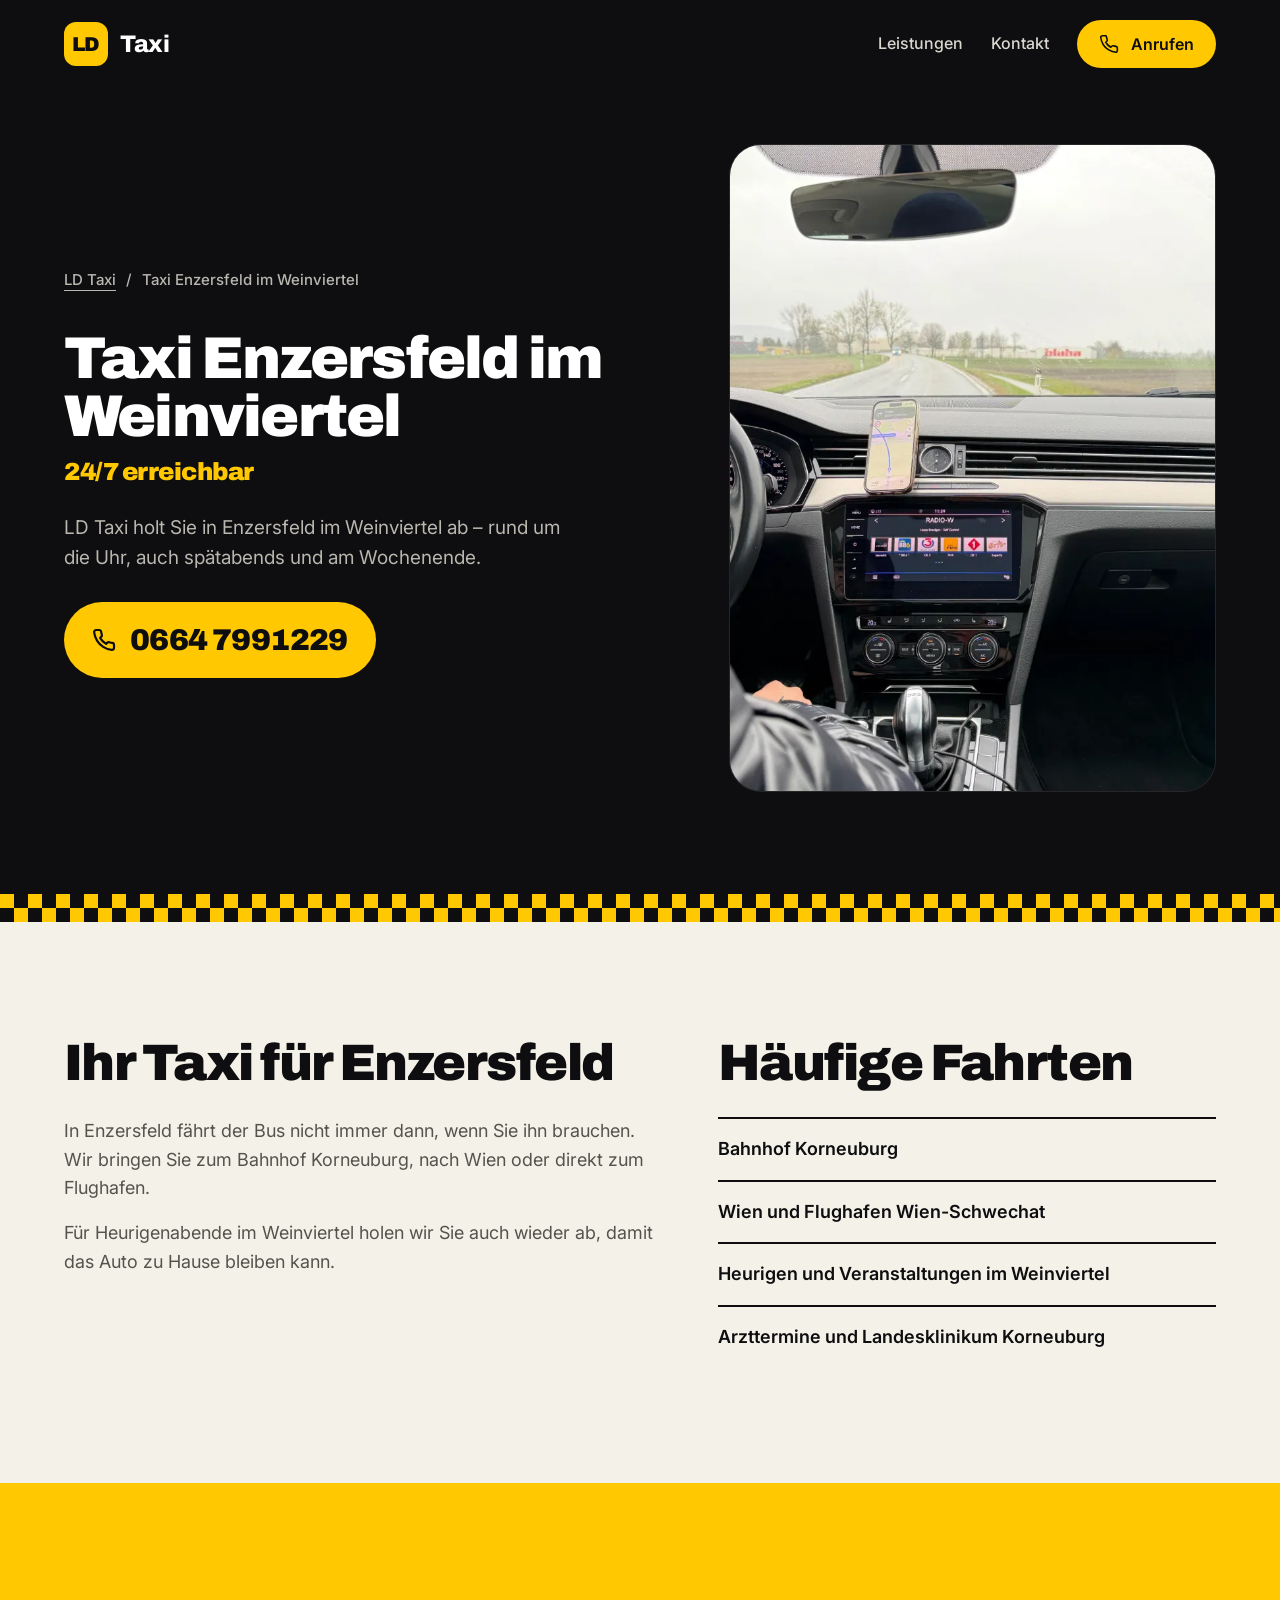
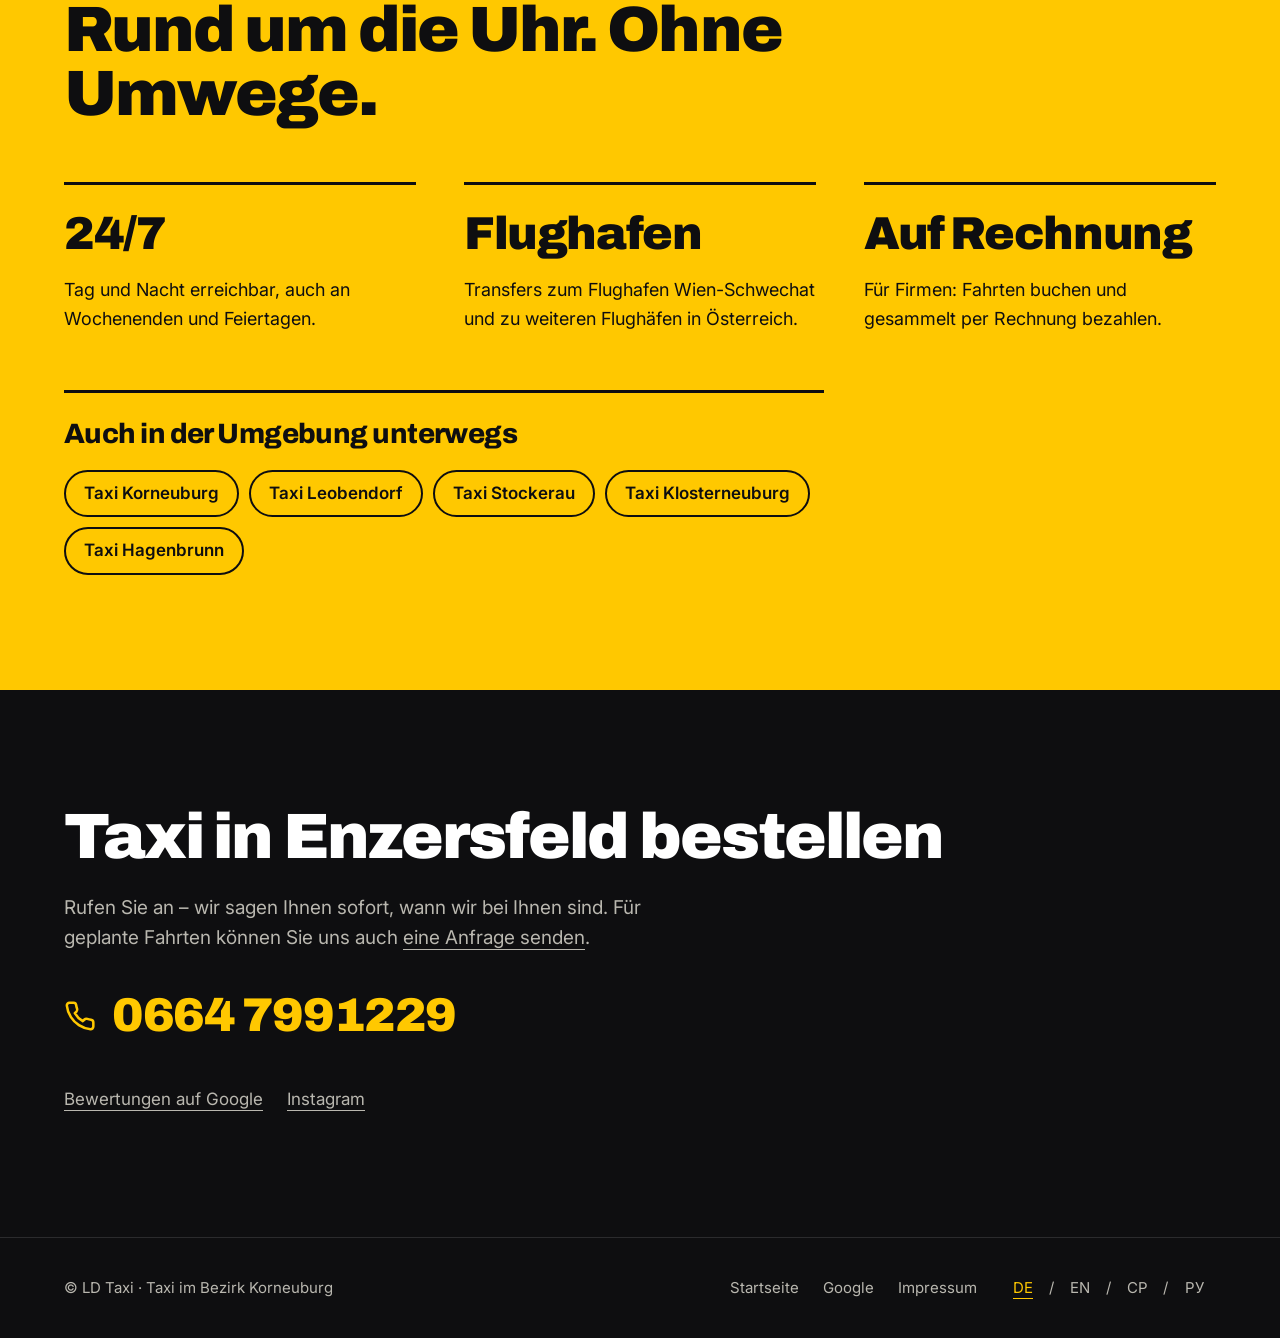
==== commit ad1bfc37: "fix(mobile): 44px tap target for town-page breadcrumb link Co-Authored-By: Claude Opus 5.5 <noreply@" ====
--- a/taxi-enzersfeld/index.html
+++ b/taxi-enzersfeld/index.html
@@ -21,7 +21,7 @@
 <link rel="preconnect" href="https://fonts.gstatic.com" crossorigin>
 <link href="https://fonts.googleapis.com/css2?family=Archivo:wght@600;800;900&amp;family=Inter:wght@400;500;600&amp;display=swap" rel="stylesheet">
 <link rel="stylesheet" href="/css/redesign.css?v=20261112-2">
-<link rel="stylesheet" href="/css/town.css?v=20261112-2">
+<link rel="stylesheet" href="/css/town.css?v=20261112-3">
 <script type="application/ld+json">
 {
   "@context": "https://schema.org",
--- a/css/town.css
+++ b/css/town.css
@@ -6,7 +6,8 @@
 .town-copy h1 { font-size: clamp(38px, 4.6vw, 68px); overflow-wrap: break-word; hyphens: manual; }
 .town-copy h1 .accent { display: block; margin-top: 12px; font-size: .42em; line-height: 1.1; letter-spacing: -.02em; }
 .breadcrumb { display: flex; flex-wrap: wrap; gap: 10px; font-size: 15px; color: var(--muted-on-dark); }
-.breadcrumb a { min-height: 0; text-decoration: underline; }
+.breadcrumb { align-items: center; }
+.breadcrumb a { display: inline-flex; align-items: center; min-height: 44px; text-decoration: underline; }
 .town-call { display: inline-flex; align-items: center; gap: 14px; padding: 14px 28px; border-radius: 999px; background: var(--accent); color: var(--ink); font-family: Archivo, system-ui, sans-serif; font-size: clamp(22px, 2.6vw, 30px); font-weight: 900; letter-spacing: -.02em; white-space: nowrap; }
 .town-call svg { width: 24px; height: 24px; }
 .town-photo { margin: 0; border-radius: 32px; overflow: hidden; border: 1px solid #ffffff14; background: #131317; }
